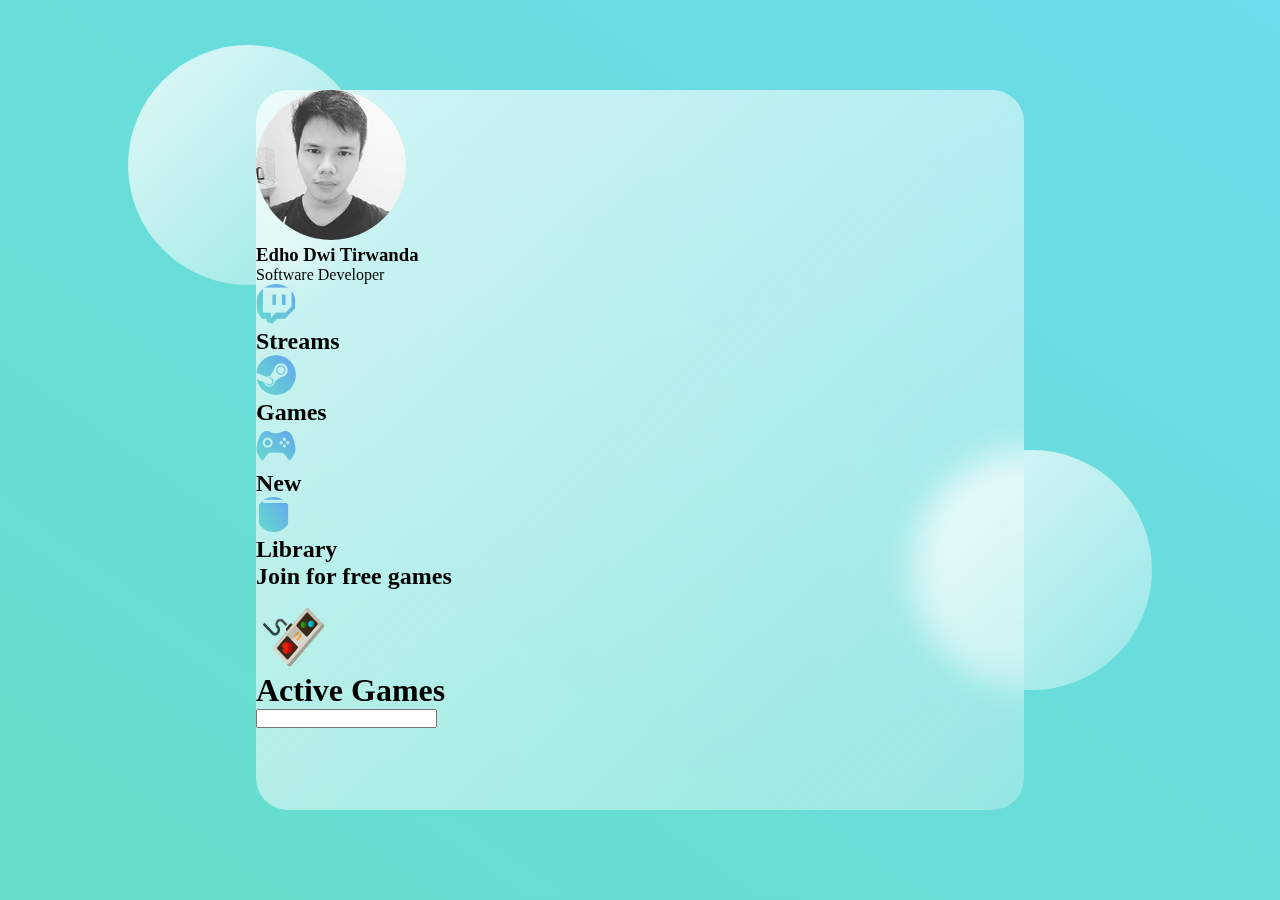
==== Glass Website/index.html @ 25ede67c "Glass Website" ====
<!DOCTYPE html>
<html lang="en">
	<head>
		<meta charset="UTF-8" />
		<meta http-equiv="X-UA-Compatible" content="IE=edge" />
		<meta name="viewport" content="width=device-width, initial-scale=1.0" />
		<link rel="stylesheet" href="./style.css" />
		<title>Glass Website</title>
	</head>
	<body>
		<main>
			<section class="glass">
				<div class="dashboard">
					<div class="user">
						<img src="./images/avatar.jpg" alt="avatar" />
						<h3>Edho Dwi Tirwanda</h3>
						<p>Software Developer</p>
						<div class="links">
							<div class="link avatar">
								<img src="./images/twitch.png" alt="twitch" />
								<h2>Streams</h2>
							</div>
							<div class="link">
								<img src="./images/steam.png" alt="twitch" />
								<h2>Games</h2>
							</div>
							<div class="link">
								<img src="./images/upcoming.png" alt="twitch" />
								<h2>New</h2>
							</div>
							<div class="link">
								<img src="./images/library.png" alt="twitch" />
								<h2>Library</h2>
							</div>
						</div>
					</div>
					<div class="pro">
						<h2>Join for free games</h2>
						<img
							src="./images/controller.png"
							alt="controller"
							width="70px"
						/>
					</div>
				</div>
				<div class="games">
					<div class="status">
						<h1>Active Games</h1>
						<input type="text" />
					</div>
					<div class="cards">
						<div class="card">
							<img src="" alt="" />
						</div>
					</div>
				</div>
			</section>
		</main>
		<div class="circle1"></div>
		<div class="circle2"></div>
	</body>
</html>
---- Glass Website/style.css ----
* {
	padding: 0;
	margin: 0;
	box-sizing: border-box;
}

main {
	min-height: 100vh;
	background: linear-gradient(to right top, #65dfc9, #6cdbeb);
	display: flex;
	align-items: center;
	justify-content: center;
}

.glass {
	background: white;
	min-height: 80vh;
	width: 60%;
	background: linear-gradient(
		to right bottom,
		rgba(255, 255, 255, 0.7),
		rgba(255, 255, 255, 0.3)
	);

	border-radius: 2rem;
	z-index: 2;
	backdrop-filter: blur(1rem);
}

.circle1,
.circle2 {
	background: white;
	background: linear-gradient(
		to right bottom,
		rgba(255, 255, 255, 0.8),
		rgba(255, 255, 255, 0.3)
	);
	height: 15rem;
	width: 15rem;
	border-radius: 50%;
	position: absolute;
}

.avatar,
img {
	border-radius: 50%;
}

.circle1 {
	top: 5%;
	left: 10%;
}

.circle2 {
	top: 50%;
	right: 10%;
}
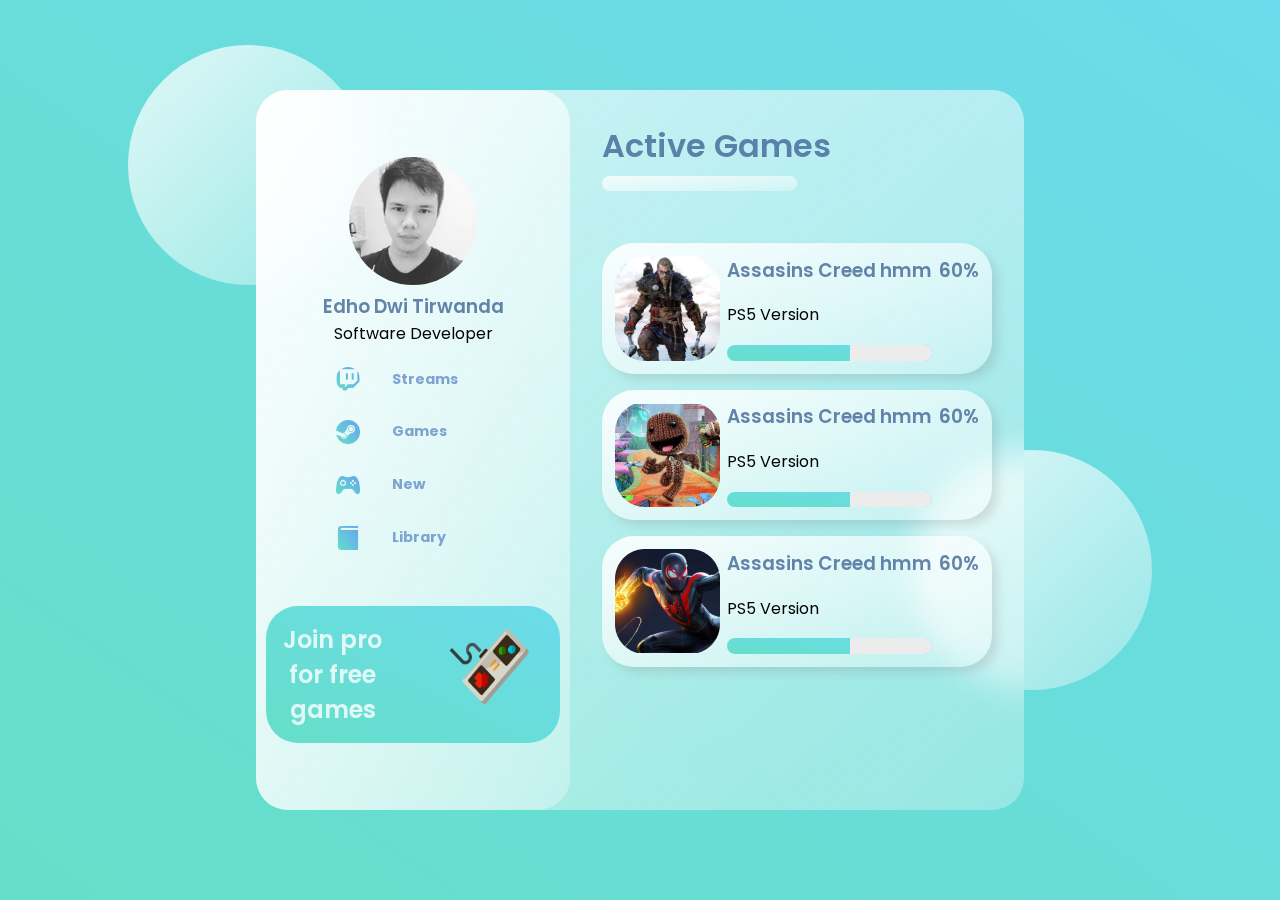
==== commit c3c8b207: "Finish" ====
--- a/Glass Website/index.html
+++ b/Glass Website/index.html
@@ -5,6 +5,11 @@
 		<meta http-equiv="X-UA-Compatible" content="IE=edge" />
 		<meta name="viewport" content="width=device-width, initial-scale=1.0" />
 		<link rel="stylesheet" href="./style.css" />
+		<link rel="preconnect" href="https://fonts.gstatic.com" />
+		<link
+			href="https://fonts.googleapis.com/css2?family=Poppins:wght@300;400;500&display=swap"
+			rel="stylesheet"
+		/>
 		<title>Glass Website</title>
 	</head>
 	<body>
@@ -12,7 +17,9 @@
 			<section class="glass">
 				<div class="dashboard">
 					<div class="user">
-						<img src="./images/avatar.jpg" alt="avatar" />
+						<div class="avatar">
+							<img src="./images/avatar.jpg" alt="avatar" />
+						</div>
 						<h3>Edho Dwi Tirwanda</h3>
 						<p>Software Developer</p>
 						<div class="links">
@@ -35,7 +42,9 @@
 						</div>
 					</div>
 					<div class="pro">
-						<h2>Join for free games</h2>
+						<div class="pro-text">
+							<h2>Join pro for free games</h2>
+						</div>
 						<img
 							src="./images/controller.png"
 							alt="controller"
@@ -50,7 +59,31 @@
 					</div>
 					<div class="cards">
 						<div class="card">
-							<img src="" alt="" />
+							<img src="./images/assassins.png" alt="" />
+							<div class="card-info">
+								<h3>Assasins Creed hmm</h3>
+								<p>PS5 Version</p>
+								<div class="progress"></div>
+							</div>
+							<h3 class="presentage">60%</h3>
+						</div>
+						<div class="card">
+							<img src="./images/sackboy.png" alt="" />
+							<div class="card-info">
+								<h3>Assasins Creed hmm</h3>
+								<p>PS5 Version</p>
+								<div class="progress"></div>
+							</div>
+							<h3 class="presentage">60%</h3>
+						</div>
+						<div class="card">
+							<img src="./images/spiderman.png" alt="" />
+							<div class="card-info">
+								<h3>Assasins Creed hmm</h3>
+								<p>PS5 Version</p>
+								<div class="progress"></div>
+							</div>
+							<h3 class="presentage">60%</h3>
 						</div>
 					</div>
 				</div>
--- a/Glass Website/style.css
+++ b/Glass Website/style.css
@@ -4,7 +4,27 @@
 	box-sizing: border-box;
 }
 
+h1 {
+	color: #426696;
+	font-weight: 600;
+	font-size: 2rem;
+	opacity: 0.8;
+}
+
+h3 {
+	color: #426696;
+	font-weight: 600;
+	opacity: 0.8;
+}
+
+h2 {
+	color: #658ec6;
+	font-weight: 500%;
+	opacity: 0.8;
+}
+
 main {
+	font-family: 'Poppins', sans-serif;
 	min-height: 100vh;
 	background: linear-gradient(to right top, #65dfc9, #6cdbeb);
 	display: flex;
@@ -25,6 +45,7 @@
 	border-radius: 2rem;
 	z-index: 2;
 	backdrop-filter: blur(1rem);
+	display: flex;
 }
 
 .circle1,
@@ -41,9 +62,9 @@
 	position: absolute;
 }
 
-.avatar,
-img {
+.avatar img {
 	border-radius: 50%;
+	width: 8rem;
 }
 
 .circle1 {
@@ -55,3 +76,128 @@
 	top: 50%;
 	right: 10%;
 }
+
+.dashboard {
+	border-radius: 2rem;
+	flex: 1;
+	display: flex;
+	padding: 2rem 0;
+	flex-direction: column;
+	align-items: center;
+	justify-content: space-evenly;
+	text-align: center;
+	background: linear-gradient(
+		to right bottom,
+		rgba(255, 255, 255, 0.9),
+		rgba(255, 255, 255, 0.3)
+	);
+}
+
+.link {
+	display: flex;
+	margin: 0.8rem 0rem;
+	padding: 0.5rem 5rem;
+	align-items: center;
+}
+
+.link h2 {
+	padding: 0rem 2rem;
+	font-size: 0.9rem;
+}
+.link img {
+	width: 1.5rem;
+}
+
+.pro {
+	background: linear-gradient(to right top, #65dfc9, #6cdbeb);
+	border-radius: 2rem;
+	color: white;
+	padding: 1rem 0;
+	display: flex;
+	position: relative;
+}
+
+.pro h2 {
+	width: 40%;
+	font-weight: 600;
+	color: white;
+}
+
+.pro-text {
+	margin-left: 10px;
+}
+
+.pro img {
+	position: absolute;
+	top: 0%;
+	right: 10%;
+	width: 90px;
+}
+
+.games {
+	flex: 2;
+	margin: 2rem;
+	display: flex;
+	flex-direction: column;
+}
+
+/* GAMES */
+
+.status {
+	margin-bottom: 2rem;
+}
+
+.status input {
+	background: linear-gradient(
+		to right bottom,
+		rgba(255, 255, 255, 0.8),
+		rgba(255, 255, 255, 0.3)
+	);
+	border: none;
+	border-radius: 1rem;
+	width: 50%;
+}
+
+.card {
+	display: flex;
+	background: linear-gradient(
+		to right bottom,
+		rgba(255, 255, 255, 0.9),
+		rgba(255, 255, 255, 0.3)
+	);
+	border-radius: 2rem;
+	margin: 1rem 0;
+	padding: 0.8rem;
+	box-shadow: 6px 6px 10px rgba(122, 122, 122, 0.2);
+	justify-content: space-between;
+}
+
+.progress {
+	background: linear-gradient(to right top, #65dfc9, #6cdbeb);
+	width: 100%;
+	height: 15%;
+	border-radius: 1rem;
+	position: relative;
+	overflow: hidden;
+}
+
+.progress::after {
+	content: '';
+	width: 100%;
+	height: 100%;
+	background: rgb(236, 236, 236);
+	position: absolute;
+	left: 60%;
+}
+
+.card-info {
+	display: flex;
+	flex-direction: column;
+	justify-content: space-between;
+}
+
+h3 .presentage {
+	background: linear-gradient(to right top, #65dfc9, #6cdbeb);
+	-webkit-background-clip: text;
+	-webkit-text-fill-color: transparent;
+}
